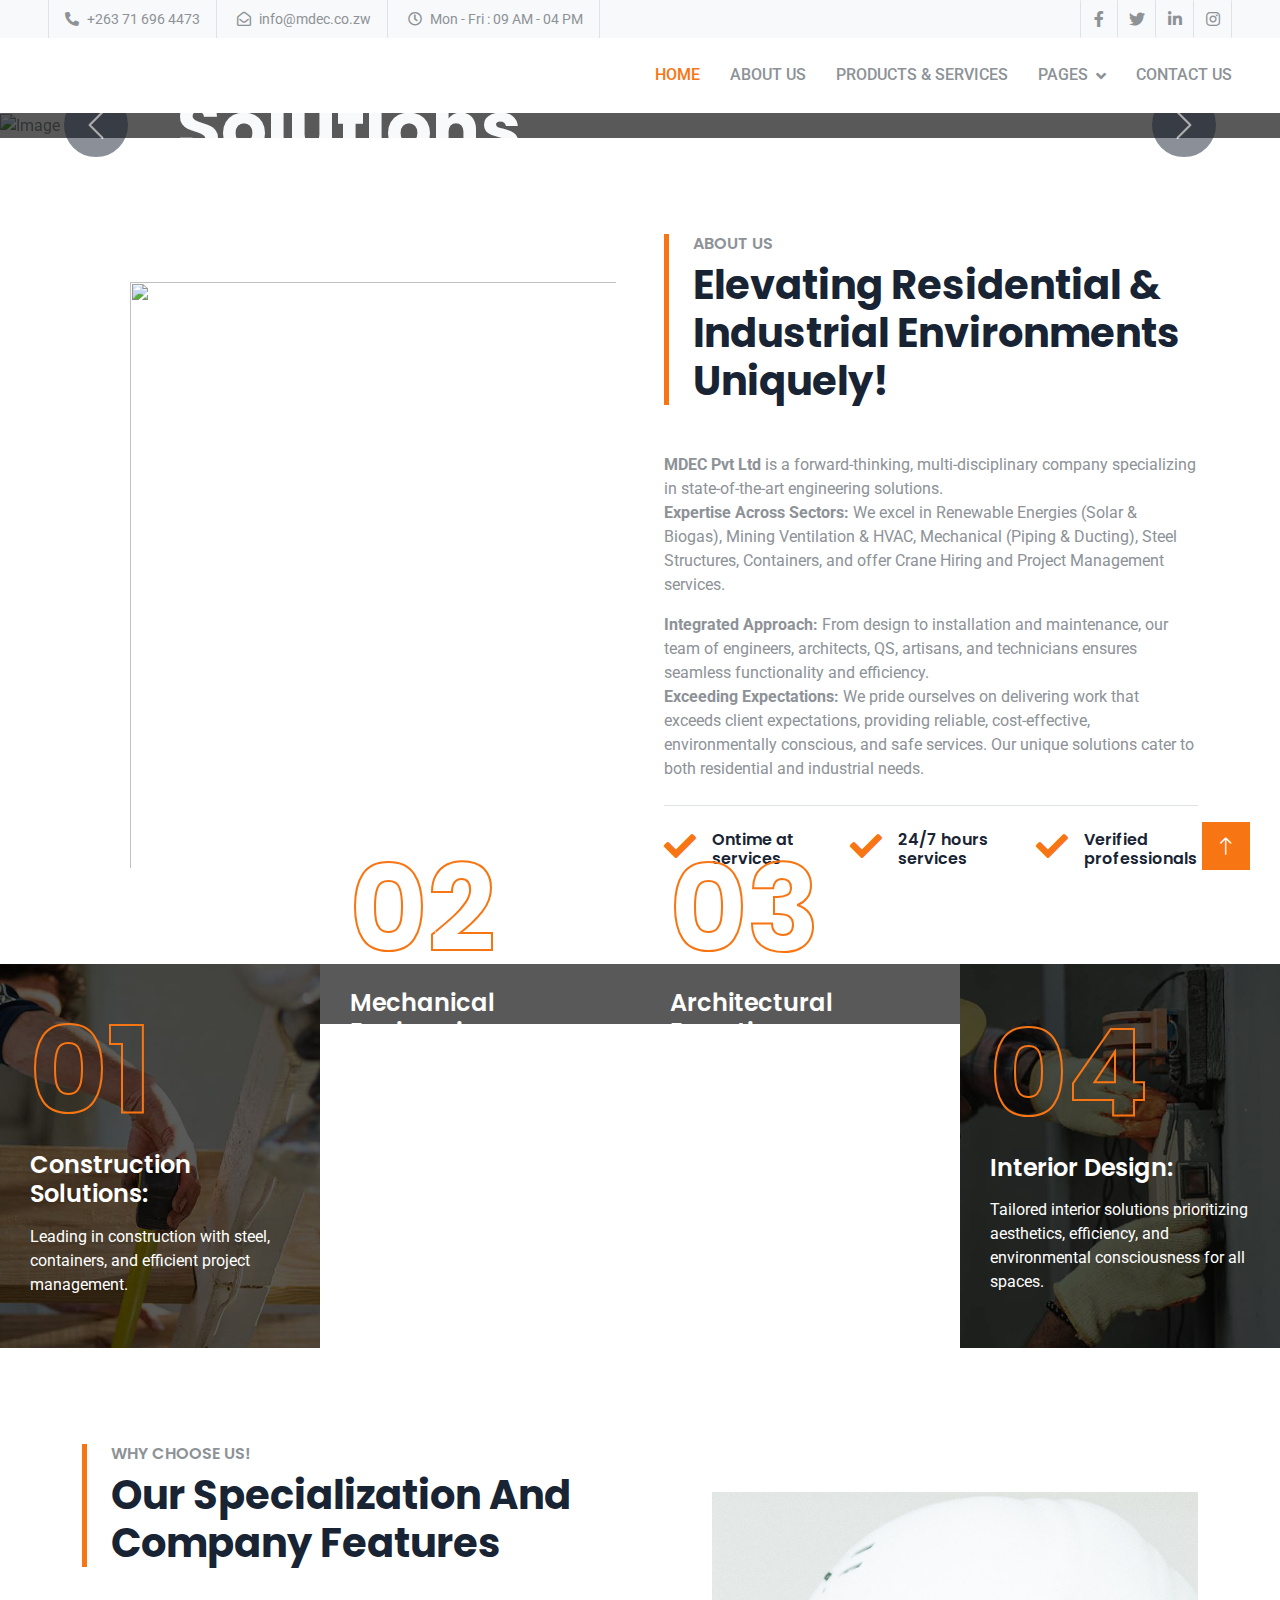
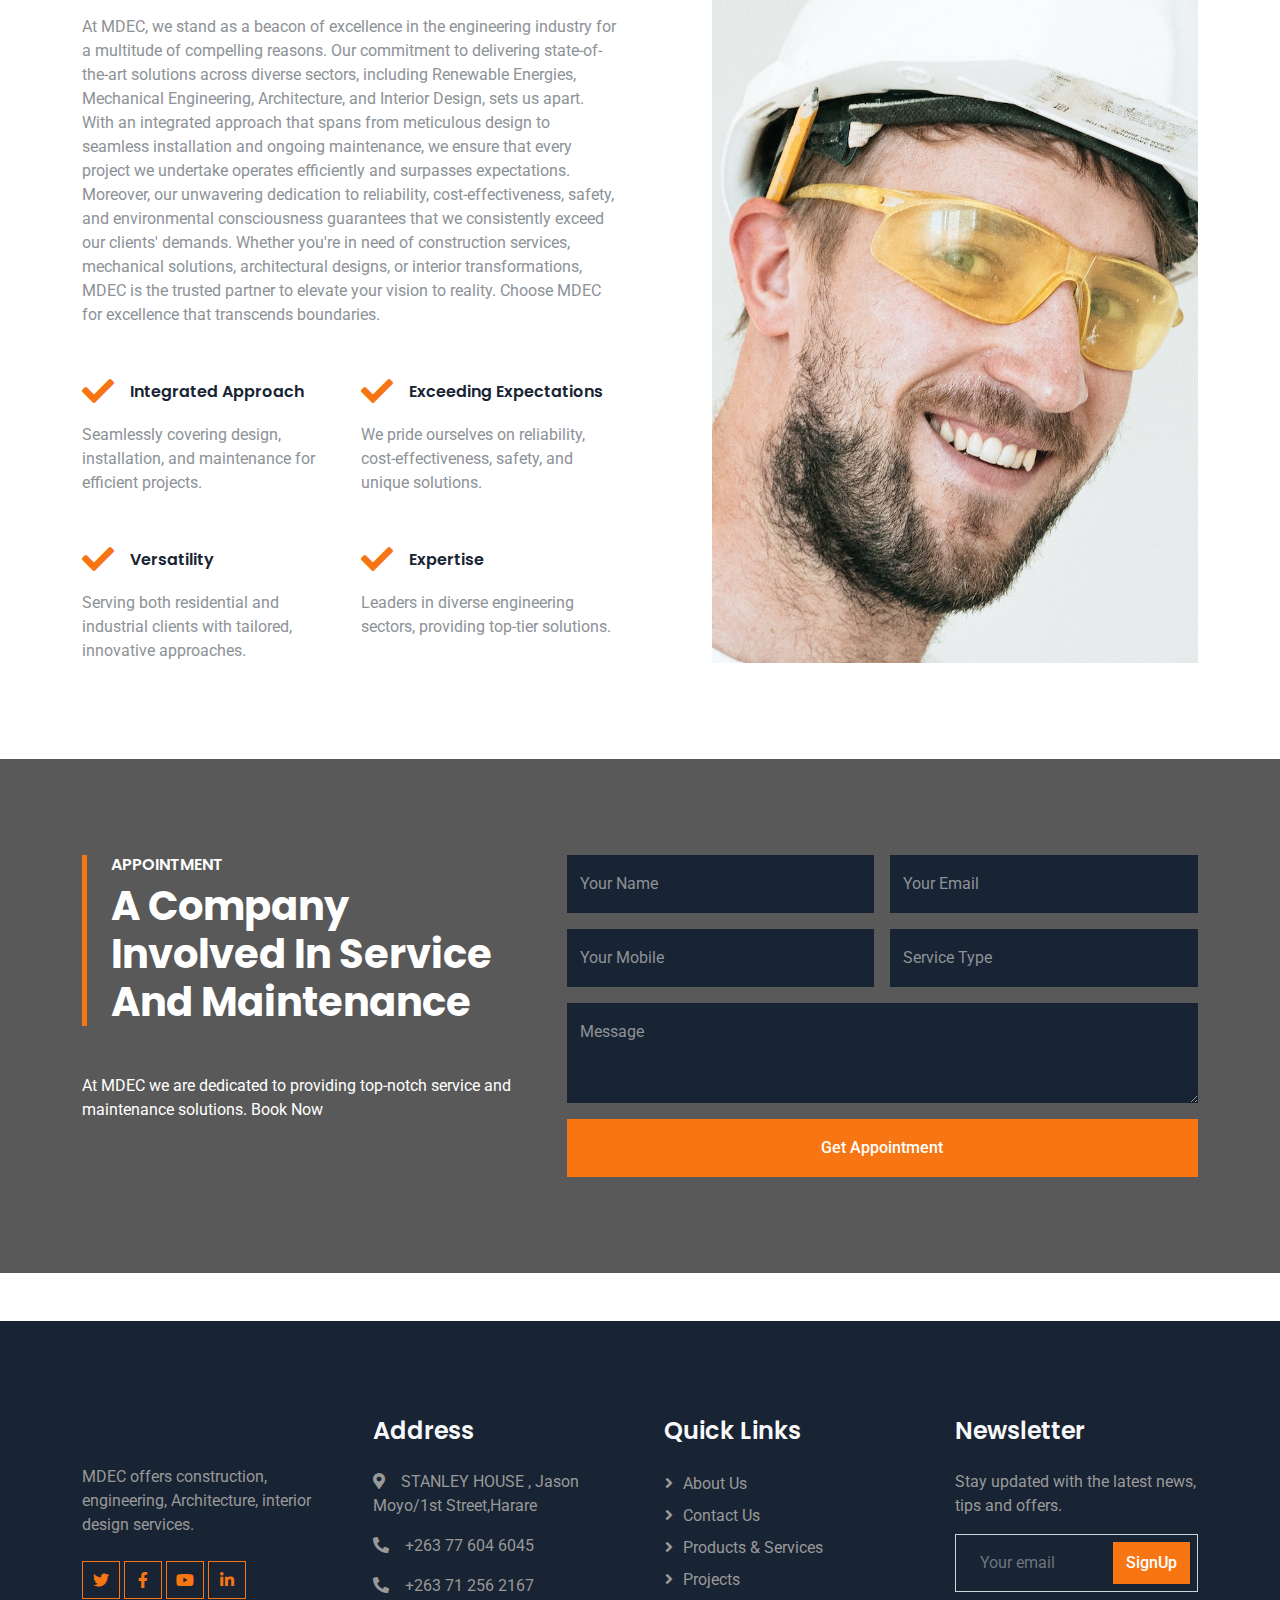
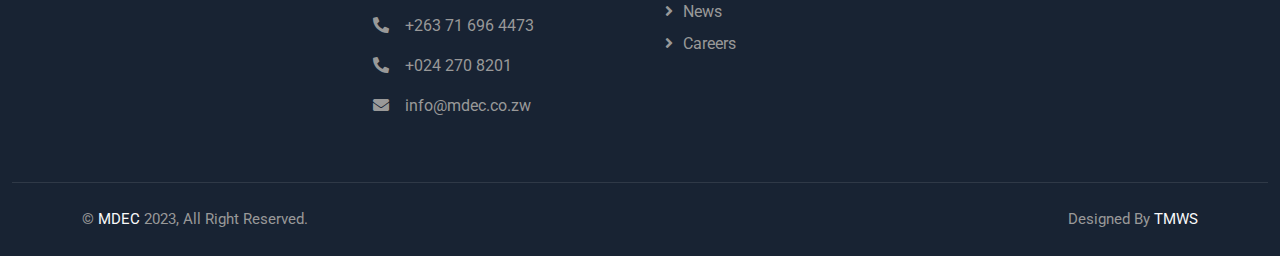
==== index.html @ 4848b2b0 "Add files via upload" ====
<!DOCTYPE html>
<html lang="en">

<head>
    <meta charset="utf-8">
    <title>MDEC</title>
    <meta content="width=device-width, initial-scale=1.0" name="viewport">
    <meta content="" name="keywords">
    <meta content="" name="description">

    <!-- Favicon -->
    <link href="img/favicon.ico" rel="icon">

    <!-- Google Web Fonts -->
    <link rel="preconnect" href="https://fonts.googleapis.com">
    <link rel="preconnect" href="https://fonts.gstatic.com" crossorigin>
    <link href="https://fonts.googleapis.com/css2?family=Roboto:wght@400;500&family=Poppins:wght@600;700&display=swap" rel="stylesheet"> 

    <!-- Icon Font Stylesheet -->
    <link href="https://cdnjs.cloudflare.com/ajax/libs/font-awesome/5.10.0/css/all.min.css" rel="stylesheet">
    <link href="https://cdn.jsdelivr.net/npm/bootstrap-icons@1.4.1/font/bootstrap-icons.css" rel="stylesheet">

    <!-- Libraries Stylesheet -->
    <link href="lib/animate/animate.min.css" rel="stylesheet">
    <link href="lib/owlcarousel/assets/owl.carousel.min.css" rel="stylesheet">

    <!-- Customized Bootstrap Stylesheet -->
    <link href="css/bootstrap.min.css" rel="stylesheet">

    <!-- Template Stylesheet -->
    <link href="css/style.css" rel="stylesheet">
</head>
<style>
    /********** Template CSS **********/
:root {
    --primary: #f87513;
    --secondary: #8D9297;
    --light: #F8F9FA;
    --dark: #182333;
}

.back-to-top {
    position: fixed;
    display: none;
    right: 30px;
    bottom: 30px;
    z-index: 99;
}

.values{
    width: 80vw;
}
/*** Spinner ***/
#spinner {
    opacity: 0;
    visibility: hidden;
    transition: opacity .5s ease-out, visibility 0s linear .5s;
    z-index: 99999;
}

#spinner.show {
    transition: opacity .5s ease-out, visibility 0s linear 0s;
    visibility: visible;
    opacity: 1;
}


/*** Button ***/
.btn {
    font-weight: 500;
    transition: .5s;
}

.btn.btn-primary,
.btn.btn-outline-primary:hover {
    color: #FFFFFF;
    background-color: #f87513;
}

.btn-square {
    width: 38px;
    height: 38px;
}

.btn-sm-square {
    width: 32px;
    height: 32px;
}

.btn-lg-square {
    width: 48px;
    height: 48px;
}

.btn-square,
.btn-sm-square,
.btn-lg-square {
    padding: 0;
    display: flex;
    align-items: center;
    justify-content: center;
    font-weight: normal;
}


/*** Navbar ***/
.navbar.sticky-top {
    top: -100px;
    transition: .5s;
}

.navbar .navbar-nav .nav-link {
    margin-left: 30px;
    padding: 25px 0;
    color: var(--secondary);
    font-weight: 500;
    text-transform: uppercase;
    outline: none;
}

.navbar .navbar-nav .nav-link:hover,
.navbar .navbar-nav .nav-link.active {
    color: var(--primary);
}

.navbar .dropdown-toggle::after {
    border: none;
    content: "\f107";
    font-family: "Font Awesome 5 Free";
    font-weight: 900;
    vertical-align: middle;
    margin-left: 8px;
}

@media (max-width: 991.98px) {
    .navbar .navbar-nav .nav-link  {
        margin-left: 0;
        padding: 10px 0;
    }

    .navbar .navbar-nav {
        margin-top: 25px;
        border-top: 1px solid #EEEEEE;
    }
}

@media (min-width: 992px) {
    .navbar .nav-item .dropdown-menu {
        display: block;
        border: none;
        margin-top: 0;
        top: 150%;
        right: 0;
        opacity: 0;
        visibility: hidden;
        transition: .5s;
    }

    .navbar .nav-item:hover .dropdown-menu {
        top: 100%;
        visibility: visible;
        transition: .5s;
        opacity: 1;
    }
}


/*** Header ***/
.carousel-caption {
    top: 0;
    left: 0;
    right: 0;
    bottom: 0;
    display: flex;
    align-items: center;
    text-align: start;
    background: rgba(0, 0, 0, .65);
    z-index: 1;
}

.carousel-control-prev,
.carousel-control-next {
    width: 15%;
}

.carousel-control-prev-icon,
.carousel-control-next-icon {
    width: 4rem;
    height: 4rem;
    background-color: var(--dark);
    border: 15px solid var(--dark);
    border-radius: 50px;
}

.carousel-caption .breadcrumb-item+.breadcrumb-item::before {
    content: "\f111";
    font-family: "Font Awesome 5 Free";
    font-weight: 900;
    color: var(--primary);
}

@media (max-width: 768px) {
    #header-carousel .carousel-item {
        position: relative;
        min-height: 450px;
    }
    
    #header-carousel .carousel-item img {
        position: absolute;
        width: 100%;
        height: 100%;
        object-fit: cover;
    }

    .carousel-control-prev-icon,
    .carousel-control-next-icon {
        width: 3rem;
        height: 3rem;
        border-width: 12px;
    }
}

.page-header {
    background: linear-gradient(rgba(0, 0, 0, .65), rgba(0, 0, 0, .65)), url(../img/carousel-1.jpg) center center no-repeat;
    background-size: cover;
}

.page-header .breadcrumb-item+.breadcrumb-item::before {
    color: #999999;
}


/*** Facts ***/
.facts-overlay {
    position: absolute;
    padding: 30px;
    width: 100%;
    height: 100%;
    top: 0;
    left: 0;
    display: flex;
    flex-direction: column;
    justify-content: center;
    background: rgba(0, 0, 0, .65);
}

.facts-overlay h1 {
    font-size: 120px;
    color: transparent;
    -webkit-text-stroke: 2px var(--primary);
}

.facts-overlay a:hover {
    color: var(--primary) !important;
}


/*** Service ***/
.service-text::before {
    position: absolute;
    content: "";
    width: 100%;
    height: 0;
    top: 0;
    left: 0;
    background: var(--primary);
    opacity: 0;
    transition: .5s;
}

.service-item:hover .service-text::before {
    height: 100%;
    opacity: 1;
}

.service-text * {
    position: relative;
    transition: .5s;
    z-index: 1;
}

.service-item:hover .service-text * {
    color: #FFFFFF !important;
}


/*** Appointment ***/
.appointment {
    background: linear-gradient(rgba(0, 0, 0, .65), rgba(0, 0, 0, .65)), url(../img/carousel-2.jpg) center center no-repeat;
    background-size: cover;
}


/*** Team ***/
.team-text {
    position: absolute;
    width: 75%;
    bottom: 30px;
    left: 0;
    transition: .5s;
}

.team-item:hover .team-text {
    width: 100%;
}

.team-text * {
    transition: .5s;
}

.team-item:hover .team-text * {
    letter-spacing: 2px;
}


/*** Testimonial ***/
.testimonial-carousel .owl-item img {
    width: 100px;
    height: 100px;
}

.testimonial-carousel .owl-nav {
    margin-top: 30px;
    display: flex;
    justify-content: start;
}

.testimonial-carousel .owl-nav .owl-prev,
.testimonial-carousel .owl-nav .owl-next {
    margin-right: 15px;
    width: 50px;
    height: 50px;
    display: flex;
    align-items: center;
    justify-content: center;
    color: var(--dark);
    border: 2px solid var(--primary);
    border-radius: 50px;
    font-size: 18px;
    transition: .5s;
}

.testimonial-carousel .owl-nav .owl-prev:hover,
.testimonial-carousel .owl-nav .owl-next:hover {
    color: #FFFFFF;
    background: var(--primary);
}


/*** Footer ***/
.footer {
    color: #999999;
}

.footer .btn.btn-link {
    display: block;
    margin-bottom: 5px;
    padding: 0;
    text-align: left;
    color: #999999;
    font-weight: normal;
    text-transform: capitalize;
    transition: .3s;
}

.footer .btn.btn-link::before {
    position: relative;
    content: "\f105";
    font-family: "Font Awesome 5 Free";
    font-weight: 900;
    color: #999999;
    margin-right: 10px;
}

.footer .btn.btn-link:hover {
    color: var(--light);
    letter-spacing: 1px;
    box-shadow: none;
}

.footer .copyright {
    padding: 25px 0;
    font-size: 15px;
    border-top: 1px solid rgba(256, 256, 256, .1);
}

.footer .copyright a {
    color: var(--light);
}

.footer .copyright a:hover {
    color: var(--primary);
}
</style>
<body>
    <!-- Spinner Start -->
    <div id="spinner" class="show bg-white position-fixed translate-middle w-100 vh-100 top-50 start-50 d-flex align-items-center justify-content-center">
        <div class="spinner-grow text-primary" role="status"></div>
    </div>
    <!-- Spinner End -->


    <!-- Topbar Start -->
    <div class="container-fluid bg-light p-0">
        <div class="row gx-0 d-none d-lg-flex">
            <div class="col-lg-7 px-5 text-start">
                <div class="h-100 d-inline-flex align-items-center border-start border-end px-3">
                    <small class="fa fa-phone-alt me-2"></small>
                   <small>+263 71 696 4473</small>
                </div>
                <div class="h-100 d-inline-flex align-items-center border-end px-3">
                    <small class="far fa-envelope-open me-2"></small>
                    <small>info@mdec.co.zw</small>
                </div>
                <div class="h-100 d-inline-flex align-items-center border-end px-3">
                    <small class="far fa-clock me-2"></small>
                    <small>Mon - Fri : 09 AM - 04 PM</small>
                </div>
            </div>
            <div class="col-lg-5 px-5 text-end">
                <div class="h-100 d-inline-flex align-items-center">
                    <a class="btn btn-square border-end border-start" href=""><i class="fab fa-facebook-f"></i></a>
                    <a class="btn btn-square border-end" href=""><i class="fab fa-twitter"></i></a>
                    <a class="btn btn-square border-end" href=""><i class="fab fa-linkedin-in"></i></a>
                    <a class="btn btn-square border-end" href=""><i class="fab fa-instagram"></i></a>
                </div>
            </div>
        </div>
    </div>
    <!-- Topbar End -->


    <!-- Navbar Start -->
    <nav class="navbar navbar-expand-lg bg-white navbar-light sticky-top px-4 px-lg-5 py-lg-0">
        <a href="index.html" class="navbar-brand d-flex align-items-center">
            <img src="/img/Mega Designs Logo.png" alt="" width="150px">
        </a>
        <button type="button" class="navbar-toggler" data-bs-toggle="collapse" data-bs-target="#navbarCollapse">
            <span class="navbar-toggler-icon"></span>
        </button>
        <div class="collapse navbar-collapse" id="navbarCollapse">
            <div class="navbar-nav ms-auto py-3 py-lg-0">
                <a href="index.html" class="nav-item nav-link active">Home</a>
                <a href="about.html" class="nav-item nav-link">About Us</a>
                <a href="service.html" class="nav-item nav-link">Products & Services</a>
                <div class="nav-item dropdown">
                    <a href="#" class="nav-link dropdown-toggle" data-bs-toggle="dropdown">Pages</a>
                    <div class="dropdown-menu bg-light m-0">
                        <a href="projects.html" class="dropdown-item">Projects</a>
                        <a href="news.html" class="dropdown-item">News</a>
                        <a href="careers.html" class="dropdown-item">Careers</a>
                    </div>
                </div>
                <a href="contact.html" class="nav-item nav-link">Contact Us</a>
            </div>
        </div>
    </nav>
    <!-- Navbar End -->


    <!-- Carousel Start -->
    <div class="container-fluid p-0 mb-5 wow fadeIn" data-wow-delay="0.1s">
        <div id="header-carousel" class="carousel slide" data-bs-ride="carousel">
            <div class="carousel-inner">
                <div class="carousel-item active">
                    <img class="w-100" src="img/carousel-1.jpg" alt="Image">
                    <div class="carousel-caption">
                        <div class="container">
                            <div class="row justify-content-center">
                                <div class="col-12 col-lg-10">
                                    <h5 class="text-light text-uppercase mb-3 animated slideInDown">Welcome to Mega Designs Engineering & Construction</h5>
                                    <h1 class="display-2 text-light mb-3 animated slideInDown">Integrated Engineering Solutions</h1>
                                    <ol class="breadcrumb mb-4 pb-2">
                                        <li class="breadcrumb-item fs-5 text-light">Commercial</li>
                                        <li class="breadcrumb-item fs-5 text-light">Residential</li>
                                        <li class="breadcrumb-item fs-5 text-light">Industrial</li>
                                    </ol>
                                    <a href="" class="btn btn-primary py-3 px-5">More Details</a>
                                </div>
                            </div>
                        </div>
                    </div>
                </div>
                <div class="carousel-item">
                    <img class="w-100" src="img/carousel-2.jpg" alt="Image">
                    <div class="carousel-caption">
                        <div class="container">
                            <div class="row justify-content-center">
                                <div class="col-12 col-lg-10">
                                    <h5 class="text-light text-uppercase mb-3 animated slideInDown">Welcome to Mega Designs Engineering & Construction</h5>
                                    <h1 class="display-2 text-light mb-3 animated slideInDown">Engineering Excellence Across Diverse Sectors</h1>
                                    <ol class="breadcrumb mb-4 pb-2">
                                        <li class="breadcrumb-item fs-5 text-light">Commercial</li>
                                        <li class="breadcrumb-item fs-5 text-light">Residential</li>
                                        <li class="breadcrumb-item fs-5 text-light">Industrial</li>
                                    </ol>
                                    <a href="" class="btn btn-primary py-3 px-5">More Details</a>
                                </div>
                            </div>
                        </div>
                    </div>
                </div>
            </div>
            <button class="carousel-control-prev" type="button" data-bs-target="#header-carousel"
                data-bs-slide="prev">
                <span class="carousel-control-prev-icon" aria-hidden="true"></span>
                <span class="visually-hidden">Previous</span>
            </button>
            <button class="carousel-control-next" type="button" data-bs-target="#header-carousel"
                data-bs-slide="next">
                <span class="carousel-control-next-icon" aria-hidden="true"></span>
                <span class="visually-hidden">Next</span>
            </button>
        </div>
    </div>
    <!-- Carousel End -->


    <!-- About Start -->
    <div class="container-xxl py-5">
        <div class="container">
            <div class="row g-5">
                <div class="col-lg-6 wow fadeInUp" data-wow-delay="0.1s">
                    <div class="position-relative overflow-hidden ps-5 pt-5 h-100" style="min-height: 400px;">
                        <img class="position-absolute w-100 h-100" src="img/about.jpg" alt="" style="object-fit: cover;">
                        <!-- <div class="position-absolute top-0 start-0 bg-white pe-3 pb-3" style="width: 200px; height: 200px;">
                            <div class="d-flex flex-column justify-content-center text-center bg-primary h-100 p-3">
                                <h1 class="text-white">25</h1>
                                <h2 class="text-white">Years</h2>
                                <h5 class="text-white mb-0">Experience</h5>
                            </div>
                        </div> -->
                    </div>
                </div>
                <div class="col-lg-6 wow fadeInUp" data-wow-delay="0.5s">
                    <div class="h-100">
                        <div class="border-start border-5 border-primary ps-4 mb-5">
                            <h6 class="text-body text-uppercase mb-2">About Us</h6>
                            <h1 class="display-6 mb-0">Elevating Residential & Industrial Environments Uniquely!</h1>
                        </div>
                        <p>
                           <strong>MDEC Pvt Ltd </strong> is a forward-thinking, multi-disciplinary company specializing in state-of-the-art engineering solutions.<br>
                           <strong>Expertise Across Sectors:</strong>  We excel in Renewable Energies (Solar & Biogas), Mining Ventilation & HVAC, Mechanical (Piping & Ducting), Steel Structures, Containers, and offer Crane Hiring and Project Management services.
                        </p>
                        <p class="mb-4">
                            <strong>Integrated Approach: </strong> From design to installation and maintenance, our team of engineers, architects, QS, artisans, and technicians ensures seamless functionality and efficiency.<br>
                            <strong>Exceeding Expectations: </strong> We pride ourselves on delivering work that exceeds client expectations, providing reliable, cost-effective, environmentally conscious, and safe services. Our unique solutions cater to both residential and industrial needs.
                        </p>
                        <div class="border-top mt-4 pt-4">
                            <div class="row g-4">
                                <div class="col-sm-4 d-flex wow fadeIn" data-wow-delay="0.1s">
                                    <i class="fa fa-check fa-2x text-primary flex-shrink-0 me-3"></i>
                                    <h6 class="mb-0">Ontime at services</h6>
                                </div>
                                <div class="col-sm-4 d-flex wow fadeIn" data-wow-delay="0.3s">
                                    <i class="fa fa-check fa-2x text-primary flex-shrink-0 me-3"></i>
                                    <h6 class="mb-0">24/7 hours services</h6>
                                </div>
                                <div class="col-sm-4 d-flex wow fadeIn" data-wow-delay="0.5s">
                                    <i class="fa fa-check fa-2x text-primary flex-shrink-0 me-3"></i>
                                    <h6 class="mb-0">Verified professionals</h6>
                                </div>
                            </div>
                        </div>
                    </div>
                </div>
            </div>
        </div>
    </div>
    <!-- About End -->


    <!-- Facts Start -->
    <div class="container-fluid my-5 p-0">
        <div class="row g-0">
            <div class="col-xl-3 col-sm-6 wow fadeIn" data-wow-delay="0.1s">
                <div class="position-relative">
                    <img class="img-fluid w-100" src="img/fact-1.jpg" alt="">
                    <div class="facts-overlay">
                        <h1 class="display-1">01</h1>
                        <h4 class="text-white mb-3">Construction Solutions:</h4>
                        <p class="text-white">Leading in construction with steel, containers, and efficient project management.</p>
                        <!-- <a class="text-white small" href="">READ MORE<i class="fa fa-arrow-right ms-3"></i></a> -->
                    </div>
                </div>
            </div>
            <div class="col-xl-3 col-sm-6 wow fadeIn" data-wow-delay="0.3s">
                <div class="position-relative">
                    <img class="img-fluid w-100" src="img/fact-2.jpg" alt="">
                    <div class="facts-overlay">
                        <h1 class="display-1">02</h1>
                        <h4 class="text-white mb-3">Mechanical Engineering: </h4>
                        <p class="text-white">Expertise in piping, ducting, and green, cost-effective mechanical solutions.</p>
                        <!-- <a class="text-white small" href="">READ MORE<i class="fa fa-arrow-right ms-3"></i></a> -->
                    </div>
                </div>
            </div>
            <div class="col-xl-3 col-sm-6 wow fadeIn" data-wow-delay="0.5s">
                <div class="position-relative">
                    <img class="img-fluid w-100" src="img/fact-3.jpg" alt="">
                    <div class="facts-overlay">
                        <h1 class="display-1">03</h1>
                        <h4 class="text-white mb-3">Architectural Expertise:</h4>
                        <p class="text-white"> Innovative architects delivering functional, efficient designs through integrated consultancy services.</p>
                        <!-- <a class="text-white small" href="">READ MORE<i class="fa fa-arrow-right ms-3"></i></a> -->
                    </div>
                </div>
            </div>
            <div class="col-xl-3 col-sm-6 wow fadeIn" data-wow-delay="0.7s">
                <div class="position-relative">
                    <img class="img-fluid w-100" src="img/fact-4.jpg" alt="">
                    <div class="facts-overlay">
                        <h1 class="display-1">04</h1>
                        <h4 class="text-white mb-3">Interior Design:</h4>
                        <p class="text-white">Tailored interior solutions prioritizing aesthetics, efficiency, and environmental consciousness for all spaces.</p>
                        <!-- <a class="text-white small" href="">READ MORE<i class="fa fa-arrow-right ms-3"></i></a> -->
                    </div>
                </div>
            </div>
        </div>
    </div>
    <!-- Facts End -->

<!-- Features Start -->
<div class="container-xxl py-5">
    <div class="container">
        <div class="row g-5">
            <div class="col-lg-6 wow fadeInUp" data-wow-delay="0.1s">
                <div class="border-start border-5 border-primary ps-4 mb-5">
                    <h6 class="text-body text-uppercase mb-2">Why Choose Us!</h6>
                    <h1 class="display-6 mb-0">Our Specialization And Company Features</h1>
                </div>
                <p class="mb-5">
                    At MDEC, we stand as a beacon of excellence in the engineering industry for a multitude of compelling reasons. Our commitment to delivering state-of-the-art solutions across diverse sectors, including Renewable Energies, Mechanical Engineering, Architecture, and Interior Design, sets us apart. With an integrated approach that spans from meticulous design to seamless installation and ongoing maintenance, we ensure that every project we undertake operates efficiently and surpasses expectations. Moreover, our unwavering dedication to reliability, cost-effectiveness, safety, and environmental consciousness guarantees that we consistently exceed our clients' demands. Whether you're in need of construction services, mechanical solutions, architectural designs, or interior transformations, MDEC is the trusted partner to elevate your vision to reality. Choose MDEC for excellence that transcends boundaries.
                </p>
                <div class="row gy-5 gx-4">
                    <div class="col-sm-6 wow fadeIn" data-wow-delay="0.1s">
                        <div class="d-flex align-items-center mb-3">
                            <i class="fa fa-check fa-2x text-primary flex-shrink-0 me-3"></i>
                            <h6 class="mb-0">Integrated Approach</h6>
                        </div>
                        <span>Seamlessly covering design, installation, and maintenance for efficient projects.</span>
                    </div>
                    <div class="col-sm-6 wow fadeIn" data-wow-delay="0.2s">
                        <div class="d-flex align-items-center mb-3">
                            <i class="fa fa-check fa-2x text-primary flex-shrink-0 me-3"></i>
                            <h6 class="mb-0">Exceeding Expectations</h6>
                        </div>
                        <span>We pride ourselves on reliability, cost-effectiveness, safety, and unique solutions.</span>
                    </div>
                    <div class="col-sm-6 wow fadeIn" data-wow-delay="0.3s">
                        <div class="d-flex align-items-center mb-3">
                            <i class="fa fa-check fa-2x text-primary flex-shrink-0 me-3"></i>
                            <h6 class="mb-0">Versatility</h6>
                        </div>
                        <span>Serving both residential and industrial clients with tailored, innovative approaches.</span>
                    </div>
                    <div class="col-sm-6 wow fadeIn" data-wow-delay="0.4s">
                        <div class="d-flex align-items-center mb-3">
                            <i class="fa fa-check fa-2x text-primary flex-shrink-0 me-3"></i>
                            <h6 class="mb-0">Expertise</h6>
                        </div>
                        <span>Leaders in diverse engineering sectors, providing top-tier solutions.</span>
                    </div>
                </div>
            </div>
            <div class="col-lg-6 wow fadeInUp" data-wow-delay="0.5s">
                <div class="position-relative overflow-hidden ps-5 pt-5 h-100" style="min-height: 400px;">
                    <img class="position-absolute w-100 h-100" src="img/feature.jpg" alt="" style="object-fit: cover;">
                    <!-- <div class="position-absolute top-0 start-0 bg-white pe-3 pb-3" style="width: 200px; height: 200px;">
                        <div class="d-flex flex-column justify-content-center text-center bg-primary h-100 p-3">
                            <h1 class="text-white">25</h1>
                            <h2 class="text-white">Years</h2>
                            <h5 class="text-white mb-0">Experience</h5>
                        </div>
                    </div> -->
                </div>
            </div>
        </div>
    </div>
</div>
<!-- Features End -->



    <!-- Service Start -->
    <!-- 
    <div class="container-xxl py-5">
        <div class="container">
            <div class="row g-5 align-items-end mb-5">
                <div class="col-lg-6 wow fadeInUp" data-wow-delay="0.1s">
                    <div class="border-start border-5 border-primary ps-4">
                        <h6 class="text-body text-uppercase mb-2">Our Services</h6>
                        <h1 class="display-6 mb-0">Construction And Renovation Solutions</h1>
                    </div>
                </div>
                <div class="col-lg-6 text-lg-end wow fadeInUp" data-wow-delay="0.3s">
                    <a class="btn btn-primary py-3 px-5" href="">More Services</a>
                </div>
            </div>
            <div class="row g-4 justify-content-center">
                <div class="col-lg-4 col-md-6 wow fadeInUp" data-wow-delay="0.1s">
                    <div class="service-item bg-light overflow-hidden h-100">
                        <img class="img-fluid" src="img/service-1.jpg" alt="">
                        <div class="service-text position-relative text-center h-100 p-4">
                            <h5 class="mb-3">Building Construction</h5>
                            <p>Tempor erat elitr rebum at clita dolor diam ipsum sit diam amet diam et eos</p>
                            <a class="small" href="">READ MORE<i class="fa fa-arrow-right ms-3"></i></a>
                        </div>
                    </div>
                </div>
                <div class="col-lg-4 col-md-6 wow fadeInUp" data-wow-delay="0.3s">
                    <div class="service-item bg-light overflow-hidden h-100">
                        <img class="img-fluid" src="img/service-2.jpg" alt="">
                        <div class="service-text position-relative text-center h-100 p-4">
                            <h5 class="mb-3">Home Maintainance</h5>
                            <p>Tempor erat elitr rebum at clita dolor diam ipsum sit diam amet diam et eos</p>
                            <a class="small" href="">READ MORE<i class="fa fa-arrow-right ms-3"></i></a>
                        </div>
                    </div>
                </div>
                <div class="col-lg-4 col-md-6 wow fadeInUp" data-wow-delay="0.5s">
                    <div class="service-item bg-light overflow-hidden h-100">
                        <img class="img-fluid" src="img/service-3.jpg" alt="">
                        <div class="service-text position-relative text-center h-100 p-4">
                            <h5 class="mb-3">Renovation and Painting</h5>
                            <p>Tempor erat elitr rebum at clita dolor diam ipsum sit diam amet diam et eos</p>
                            <a class="small" href="">READ MORE<i class="fa fa-arrow-right ms-3"></i></a>
                        </div>
                    </div>
                </div>
                <div class="col-lg-4 col-md-6 wow fadeInUp" data-wow-delay="0.1s">
                    <div class="service-item bg-light overflow-hidden h-100">
                        <img class="img-fluid" src="img/service-4.jpg" alt="">
                        <div class="service-text position-relative text-center h-100 p-4">
                            <h5 class="mb-3">Wiring and installation</h5>
                            <p>Tempor erat elitr rebum at clita dolor diam ipsum sit diam amet diam et eos</p>
                            <a class="small" href="">READ MORE<i class="fa fa-arrow-right ms-3"></i></a>
                        </div>
                    </div>
                </div>
                <div class="col-lg-4 col-md-6 wow fadeInUp" data-wow-delay="0.3s">
                    <div class="service-item bg-light overflow-hidden h-100">
                        <img class="img-fluid" src="img/service-5.jpg" alt="">
                        <div class="service-text position-relative text-center h-100 p-4">
                            <h5 class="mb-3">Tiling and Painting</h5>
                            <p>Tempor erat elitr rebum at clita dolor diam ipsum sit diam amet diam et eos</p>
                            <a class="small" href="">READ MORE<i class="fa fa-arrow-right ms-3"></i></a>
                        </div>
                    </div>
                </div>
                <div class="col-lg-4 col-md-6 wow fadeInUp" data-wow-delay="0.5s">
                    <div class="service-item bg-light overflow-hidden h-100">
                        <img class="img-fluid" src="img/service-6.jpg" alt="">
                        <div class="service-text position-relative text-center h-100 p-4">
                            <h5 class="mb-3">Interior Design</h5>
                            <p>Tempor erat elitr rebum at clita dolor diam ipsum sit diam amet diam et eos</p>
                            <a class="small" href="">READ MORE<i class="fa fa-arrow-right ms-3"></i></a>
                        </div>
                    </div>
                </div>
            </div>
        </div>
    </div> -->
    <!-- Service End -->


    <!-- Appointment Start -->
    <div class="container-fluid appointment my-5 py-5 wow fadeIn" data-wow-delay="0.1s">
        <div class="container py-5">
            <div class="row g-5">
                <div class="col-lg-5 col-md-6 wow fadeIn" data-wow-delay="0.3s">
                    <div class="border-start border-5 border-primary ps-4 mb-5">
                        <h6 class="text-white text-uppercase mb-2">Appointment</h6>
                        <h1 class="display-6 text-white mb-0">A Company Involved In Service And Maintenance</h1>
                    </div>
                    <p class="text-white mb-0">At MDEC we are dedicated to providing top-notch service and maintenance solutions. Book  Now</p>
                </div>
                <div class="col-lg-7 col-md-6 wow fadeIn" data-wow-delay="0.5s">
                    <form>
                        <div class="row g-3">
                            <div class="col-sm-6">
                                <div class="form-floating">
                                    <input type="text" class="form-control bg-dark border-0" id="gname" placeholder="Gurdian Name">
                                    <label for="gname">Your Name</label>
                                </div>
                            </div>
                            <div class="col-sm-6">
                                <div class="form-floating">
                                    <input type="email" class="form-control bg-dark border-0" id="gmail" placeholder="Gurdian Email">
                                    <label for="gmail">Your Email</label>
                                </div>
                            </div>
                            <div class="col-sm-6">
                                <div class="form-floating">
                                    <input type="text" class="form-control bg-dark border-0" id="cname" placeholder="Child Name">
                                    <label for="cname">Your Mobile</label>
                                </div>
                            </div>
                            <div class="col-sm-6">
                                <div class="form-floating">
                                    <input type="text" class="form-control bg-dark border-0" id="cage" placeholder="Child Age">
                                    <label for="cage">Service Type</label>
                                </div>
                            </div>
                            <div class="col-12">
                                <div class="form-floating">
                                    <textarea class="form-control bg-dark border-0" placeholder="Leave a message here" id="message" style="height: 100px"></textarea>
                                    <label for="message">Message</label>
                                </div>
                            </div>
                            <div class="col-12">
                                <button class="btn btn-primary w-100 py-3" type="submit">Get Appointment</button>
                            </div>
                        </div>
                    </form>
                </div>
            </div>
        </div>
    </div>
    <!-- Appointment End -->


    <!-- Team Start -->
    <!-- <div class="container-xxl py-5">
        <div class="container">
            <div class="row g-5 align-items-end mb-5">
                <div class="col-lg-6 wow fadeInUp" data-wow-delay="0.1s">
                    <div class="border-start border-5 border-primary ps-4">
                        <h6 class="text-body text-uppercase mb-2">Our Team</h6>
                        <h1 class="display-6 mb-0">Our Expert Worker</h1>
                    </div>
                </div>
                <div class="col-lg-6 wow fadeInUp" data-wow-delay="0.3s">
                    <p class="mb-0">Tempor erat elitr rebum at clita. Diam dolor diam ipsum sit. Aliqu diam amet diam et eos. Clita erat ipsum et lorem et sit, sed stet lorem sit clita duo justo magna dolore erat amet</p>
                </div>
            </div>
            <div class="row g-4">
                <div class="col-lg-4 col-md-6 wow fadeInUp" data-wow-delay="0.1s">
                    <div class="team-item position-relative">
                        <img class="img-fluid" src="img/team-1.jpg" alt="">
                        <div class="team-text bg-white p-4">
                            <h5>Full Name</h5>
                            <span>Engineer</span>
                        </div>
                    </div>
                </div>
                <div class="col-lg-4 col-md-6 wow fadeInUp" data-wow-delay="0.3s">
                    <div class="team-item position-relative">
                        <img class="img-fluid" src="img/team-2.jpg" alt="">
                        <div class="team-text bg-white p-4">
                            <h5>Full Name</h5>
                            <span>Engineer</span>
                        </div>
                    </div>
                </div>
                <div class="col-lg-4 col-md-6 wow fadeInUp" data-wow-delay="0.5s">
                    <div class="team-item position-relative">
                        <img class="img-fluid" src="img/team-3.jpg" alt="">
                        <div class="team-text bg-white p-4">
                            <h5>Full Name</h5>
                            <span>Engineer</span>
                        </div>
                    </div>
                </div>
            </div>
        </div>
    </div> -->
    <!-- Team End -->


    <!-- Testimonial Start -->
    <!-- <div class="container-xxl py-5">
        <div class="container">
            <div class="row g-5">
                <div class="col-lg-5 wow fadeInUp" data-wow-delay="0.1s">
                    <div class="border-start border-5 border-primary ps-4 mb-5">
                        <h6 class="text-body text-uppercase mb-2">Testimonial</h6>
                        <h1 class="display-6 mb-0">What Our Happy Clients Say!</h1>
                    </div>
                    <p class="mb-4">Diam dolor diam ipsum sit. Aliqu diam amet diam et eos. Clita erat ipsum et lorem et sit, sed stet lorem sit clita duo justo magna dolore erat amet</p>
                    <div class="row g-4">
                        <div class="col-sm-6">
                            <div class="d-flex align-items-center mb-2">
                                <i class="fa fa-users fa-2x text-primary flex-shrink-0"></i>
                                <h1 class="ms-3 mb-0">123+</h1>
                            </div>
                            <h5 class="mb-0">Happy Clients</h5>
                        </div>
                        <div class="col-sm-6">
                            <div class="d-flex align-items-center mb-2">
                                <i class="fa fa-check fa-2x text-primary flex-shrink-0"></i>
                                <h1 class="ms-3 mb-0">123+</h1>
                            </div>
                            <h5 class="mb-0">Projects Done</h5>
                        </div>
                    </div>
                </div>
                <div class="col-lg-7 wow fadeInUp" data-wow-delay="0.5s">
                    <div class="owl-carousel testimonial-carousel">
                        <div class="testimonial-item">
                            <img class="img-fluid mb-4" src="img/testimonial-1.jpg" alt="">
                            <p class="fs-5">Dolores sed duo clita tempor justo dolor et stet lorem kasd labore dolore lorem ipsum. At lorem lorem magna ut et, nonumy et labore et tempor diam tempor erat.</p>
                            <div class="bg-primary mb-3" style="width: 60px; height: 5px"></div>
                            <h5>Client Name</h5>
                            <span>Profession</span>
                        </div>
                        <div class="testimonial-item">
                            <img class="img-fluid mb-4" src="img/testimonial-2.jpg" alt="">
                            <p class="fs-5">Dolores sed duo clita tempor justo dolor et stet lorem kasd labore dolore lorem ipsum. At lorem lorem magna ut et, nonumy et labore et tempor diam tempor erat.</p>
                            <div class="bg-primary mb-3" style="width: 60px; height: 5px"></div>
                            <h5>Client Name</h5>
                            <span>Profession</span>
                        </div>
                    </div>
                </div>
            </div>
        </div>
    </div> -->
    <!-- Testimonial End -->


    <!-- Footer Start -->
    <div class="container-fluid bg-dark footer mt-5 pt-5 wow fadeIn" data-wow-delay="0.1s">
        <div class="container py-5">
            <div class="row g-5">
                <div class="col-lg-3 col-md-6">
                    <img src="/img/Mega Designs Logo.png" alt="" width="150px">
                    <p><br>MDEC offers construction, engineering, Architecture, interior design services.</p>
                    <div class="d-flex pt-2">
                        <a class="btn btn-square btn-outline-primary me-1" href=""><i class="fab fa-twitter"></i></a>
                        <a class="btn btn-square btn-outline-primary me-1" href=""><i class="fab fa-facebook-f"></i></a>
                        <a class="btn btn-square btn-outline-primary me-1" href=""><i class="fab fa-youtube"></i></a>
                        <a class="btn btn-square btn-outline-primary me-0" href=""><i class="fab fa-linkedin-in"></i></a>
                    </div>
                </div>
                <div class="col-lg-3 col-md-6">
                    <h4 class="text-light mb-4">Address</h4>
                    <p><i class="fa fa-map-marker-alt me-3"></i>STANLEY HOUSE , Jason Moyo/1st Street,Harare</p>
                    <p><i class="fa fa-phone-alt me-3"></i>+263 77 604 6045</p>
                    <p><i class="fa fa-phone-alt me-3"></i>+263 71 256 2167</p>
                    <p><i class="fa fa-phone-alt me-3"></i>+263 71 696 4473</p>
                    <p><i class="fa fa-phone-alt me-3"></i>+024 270 8201</p>
                    <p><i class="fa fa-envelope me-3"></i>info@mdec.co.zw</p>
                </div>
                <div class="col-lg-3 col-md-6">
                    <h4 class="text-light mb-4">Quick Links</h4>
                    <a class="btn btn-link" href="">About Us</a>
                    <a class="btn btn-link" href="">Contact Us</a>
                    <a class="btn btn-link" href="">Products & Services</a>
                    <a class="btn btn-link" href="">Projects</a>
                    <a class="btn btn-link" href="">News</a>
                    <a class="btn btn-link" href="">Careers</a>
                </div>
                <div class="col-lg-3 col-md-6">
                    <h4 class="text-light mb-4">Newsletter</h4>
                    <p>Stay updated with the latest news, tips and offers.</p>
                    <div class="position-relative mx-auto" style="max-width: 400px;">
                        <input class="form-control bg-transparent w-100 py-3 ps-4 pe-5" type="text" placeholder="Your email">
                        <button type="button" class="btn btn-primary py-2 position-absolute top-0 end-0 mt-2 me-2">SignUp</button>
                    </div>
                </div>
            </div>
        </div>
        <div class="container-fluid copyright">
            <div class="container">
                <div class="row">
                    <div class="col-md-6 text-center text-md-start mb-3 mb-md-0">
                    &copy; <a href="#">MDEC</a> 2023, All Right Reserved.
                    </div>
                    <div class="col-md-6 text-center text-md-end">
                        
                        Designed By <a href="https://tmws.co.zw">TMWS</a>
                    </div>
                </div>
            </div>
        </div>
    </div>
    <!-- Footer End -->


    <!-- Back to Top -->
    <a href="#" class="btn btn-lg btn-primary btn-lg-square back-to-top"><i class="bi bi-arrow-up"></i></a>


    <!-- JavaScript Libraries -->
    <script src="https://code.jquery.com/jquery-3.4.1.min.js"></script>
    <script src="https://cdn.jsdelivr.net/npm/bootstrap@5.0.0/dist/js/bootstrap.bundle.min.js"></script>
    <script src="lib/wow/wow.min.js"></script>
    <script src="lib/easing/easing.min.js"></script>
    <script src="lib/waypoints/waypoints.min.js"></script>
    <script src="lib/owlcarousel/owl.carousel.min.js"></script>

    <!-- Template Javascript -->
    <script src="js/main.js"></script>
    <script>
        (function ($) {
    "use strict";

    // Spinner
    var spinner = function () {
        setTimeout(function () {
            if ($('#spinner').length > 0) {
                $('#spinner').removeClass('show');
            }
        }, 1);
    };
    spinner();
    
    
    // Initiate the wowjs
    new WOW().init();


    // Sticky Navbar
    $(window).scroll(function () {
        if ($(this).scrollTop() > 300) {
            $('.sticky-top').addClass('shadow-sm').css('top', '0px');
        } else {
            $('.sticky-top').removeClass('shadow-sm').css('top', '-100px');
        }
    });
    
    
    // Back to top button
    $(window).scroll(function () {
        if ($(this).scrollTop() > 300) {
            $('.back-to-top').fadeIn('slow');
        } else {
            $('.back-to-top').fadeOut('slow');
        }
    });
    $('.back-to-top').click(function () {
        $('html, body').animate({scrollTop: 0}, 1500, 'easeInOutExpo');
        return false;
    });


    // Testimonials carousel
    $(".testimonial-carousel").owlCarousel({
        autoplay: true,
        smartSpeed: 1000,
        items: 1,
        dots: false,
        loop: true,
        nav: true,
        navText : [
            '<i class="bi bi-chevron-left"></i>',
            '<i class="bi bi-chevron-right"></i>'
        ]
    });

    
})(jQuery);


    </script>
</body>

</html>
---- css/style.css ----
/********** Template CSS **********/
:root {
    --primary: #f87513;
    --secondary: #8D9297;
    --light: #F8F9FA;
    --dark: #182333;
}

.back-to-top {
    position: fixed;
    display: none;
    right: 30px;
    bottom: 30px;
    z-index: 99;
}

.values{
    width: 80vw;
}
/*** Spinner ***/
#spinner {
    opacity: 0;
    visibility: hidden;
    transition: opacity .5s ease-out, visibility 0s linear .5s;
    z-index: 99999;
}

#spinner.show {
    transition: opacity .5s ease-out, visibility 0s linear 0s;
    visibility: visible;
    opacity: 1;
}


/*** Button ***/
.btn {
    font-weight: 500;
    transition: .5s;
}

.btn.btn-primary,
.btn.btn-outline-primary:hover {
    color: #FFFFFF;
    background-color: #f87513;
}

.btn-square {
    width: 38px;
    height: 38px;
}

.btn-sm-square {
    width: 32px;
    height: 32px;
}

.btn-lg-square {
    width: 48px;
    height: 48px;
}

.btn-square,
.btn-sm-square,
.btn-lg-square {
    padding: 0;
    display: flex;
    align-items: center;
    justify-content: center;
    font-weight: normal;
}


/*** Navbar ***/
.navbar.sticky-top {
    top: -100px;
    transition: .5s;
}

.navbar .navbar-nav .nav-link {
    margin-left: 30px;
    padding: 25px 0;
    color: var(--secondary);
    font-weight: 500;
    text-transform: uppercase;
    outline: none;
}

.navbar .navbar-nav .nav-link:hover,
.navbar .navbar-nav .nav-link.active {
    color: var(--primary);
}

.navbar .dropdown-toggle::after {
    border: none;
    content: "\f107";
    font-family: "Font Awesome 5 Free";
    font-weight: 900;
    vertical-align: middle;
    margin-left: 8px;
}

@media (max-width: 991.98px) {
    .navbar .navbar-nav .nav-link  {
        margin-left: 0;
        padding: 10px 0;
    }

    .navbar .navbar-nav {
        margin-top: 25px;
        border-top: 1px solid #EEEEEE;
    }
}

@media (min-width: 992px) {
    .navbar .nav-item .dropdown-menu {
        display: block;
        border: none;
        margin-top: 0;
        top: 150%;
        right: 0;
        opacity: 0;
        visibility: hidden;
        transition: .5s;
    }

    .navbar .nav-item:hover .dropdown-menu {
        top: 100%;
        visibility: visible;
        transition: .5s;
        opacity: 1;
    }
}


/*** Header ***/
.carousel-caption {
    top: 0;
    left: 0;
    right: 0;
    bottom: 0;
    display: flex;
    align-items: center;
    text-align: start;
    background: rgba(0, 0, 0, .65);
    z-index: 1;
}

.carousel-control-prev,
.carousel-control-next {
    width: 15%;
}

.carousel-control-prev-icon,
.carousel-control-next-icon {
    width: 4rem;
    height: 4rem;
    background-color: var(--dark);
    border: 15px solid var(--dark);
    border-radius: 50px;
}

.carousel-caption .breadcrumb-item+.breadcrumb-item::before {
    content: "\f111";
    font-family: "Font Awesome 5 Free";
    font-weight: 900;
    color: var(--primary);
}

@media (max-width: 768px) {
    #header-carousel .carousel-item {
        position: relative;
        min-height: 450px;
    }
    
    #header-carousel .carousel-item img {
        position: absolute;
        width: 100%;
        height: 100%;
        object-fit: cover;
    }

    .carousel-control-prev-icon,
    .carousel-control-next-icon {
        width: 3rem;
        height: 3rem;
        border-width: 12px;
    }
}

.page-header {
    background: linear-gradient(rgba(0, 0, 0, .65), rgba(0, 0, 0, .65)), url(../img/carousel-1.jpg) center center no-repeat;
    background-size: cover;
}

.page-header .breadcrumb-item+.breadcrumb-item::before {
    color: #999999;
}


/*** Facts ***/
.facts-overlay {
    position: absolute;
    padding: 30px;
    width: 100%;
    height: 100%;
    top: 0;
    left: 0;
    display: flex;
    flex-direction: column;
    justify-content: center;
    background: rgba(0, 0, 0, .65);
}

.facts-overlay h1 {
    font-size: 120px;
    color: transparent;
    -webkit-text-stroke: 2px var(--primary);
}

.facts-overlay a:hover {
    color: var(--primary) !important;
}


/*** Service ***/
.service-text::before {
    position: absolute;
    content: "";
    width: 100%;
    height: 0;
    top: 0;
    left: 0;
    background: var(--primary);
    opacity: 0;
    transition: .5s;
}

.service-item:hover .service-text::before {
    height: 100%;
    opacity: 1;
}

.service-text * {
    position: relative;
    transition: .5s;
    z-index: 1;
}

.service-item:hover .service-text * {
    color: #FFFFFF !important;
}


/*** Appointment ***/
.appointment {
    background: linear-gradient(rgba(0, 0, 0, .65), rgba(0, 0, 0, .65)), url(../img/carousel-2.jpg) center center no-repeat;
    background-size: cover;
}


/*** Team ***/
.team-text {
    position: absolute;
    width: 75%;
    bottom: 30px;
    left: 0;
    transition: .5s;
}

.team-item:hover .team-text {
    width: 100%;
}

.team-text * {
    transition: .5s;
}

.team-item:hover .team-text * {
    letter-spacing: 2px;
}


/*** Testimonial ***/
.testimonial-carousel .owl-item img {
    width: 100px;
    height: 100px;
}

.testimonial-carousel .owl-nav {
    margin-top: 30px;
    display: flex;
    justify-content: start;
}

.testimonial-carousel .owl-nav .owl-prev,
.testimonial-carousel .owl-nav .owl-next {
    margin-right: 15px;
    width: 50px;
    height: 50px;
    display: flex;
    align-items: center;
    justify-content: center;
    color: var(--dark);
    border: 2px solid var(--primary);
    border-radius: 50px;
    font-size: 18px;
    transition: .5s;
}

.testimonial-carousel .owl-nav .owl-prev:hover,
.testimonial-carousel .owl-nav .owl-next:hover {
    color: #FFFFFF;
    background: var(--primary);
}


/*** Footer ***/
.footer {
    color: #999999;
}

.footer .btn.btn-link {
    display: block;
    margin-bottom: 5px;
    padding: 0;
    text-align: left;
    color: #999999;
    font-weight: normal;
    text-transform: capitalize;
    transition: .3s;
}

.footer .btn.btn-link::before {
    position: relative;
    content: "\f105";
    font-family: "Font Awesome 5 Free";
    font-weight: 900;
    color: #999999;
    margin-right: 10px;
}

.footer .btn.btn-link:hover {
    color: var(--light);
    letter-spacing: 1px;
    box-shadow: none;
}

.footer .copyright {
    padding: 25px 0;
    font-size: 15px;
    border-top: 1px solid rgba(256, 256, 256, .1);
}

.footer .copyright a {
    color: var(--light);
}

.footer .copyright a:hover {
    color: var(--primary);
}
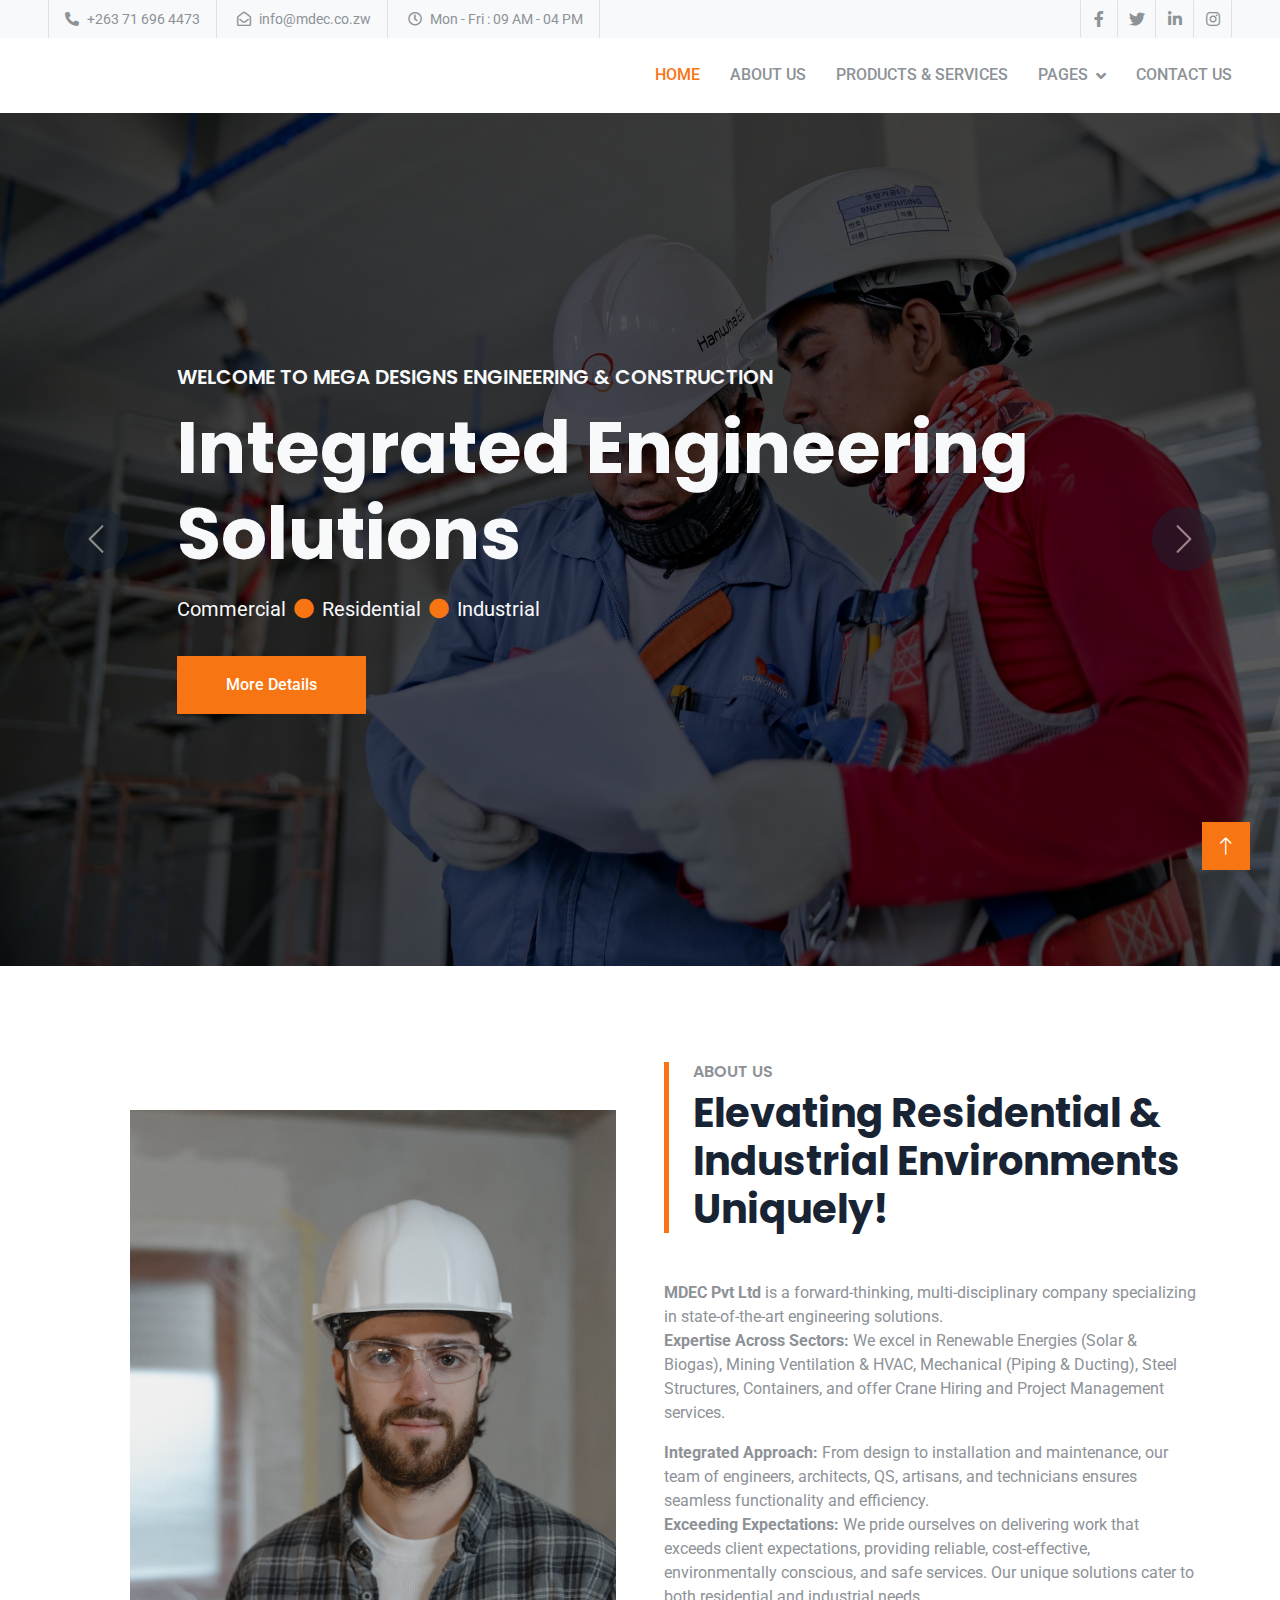
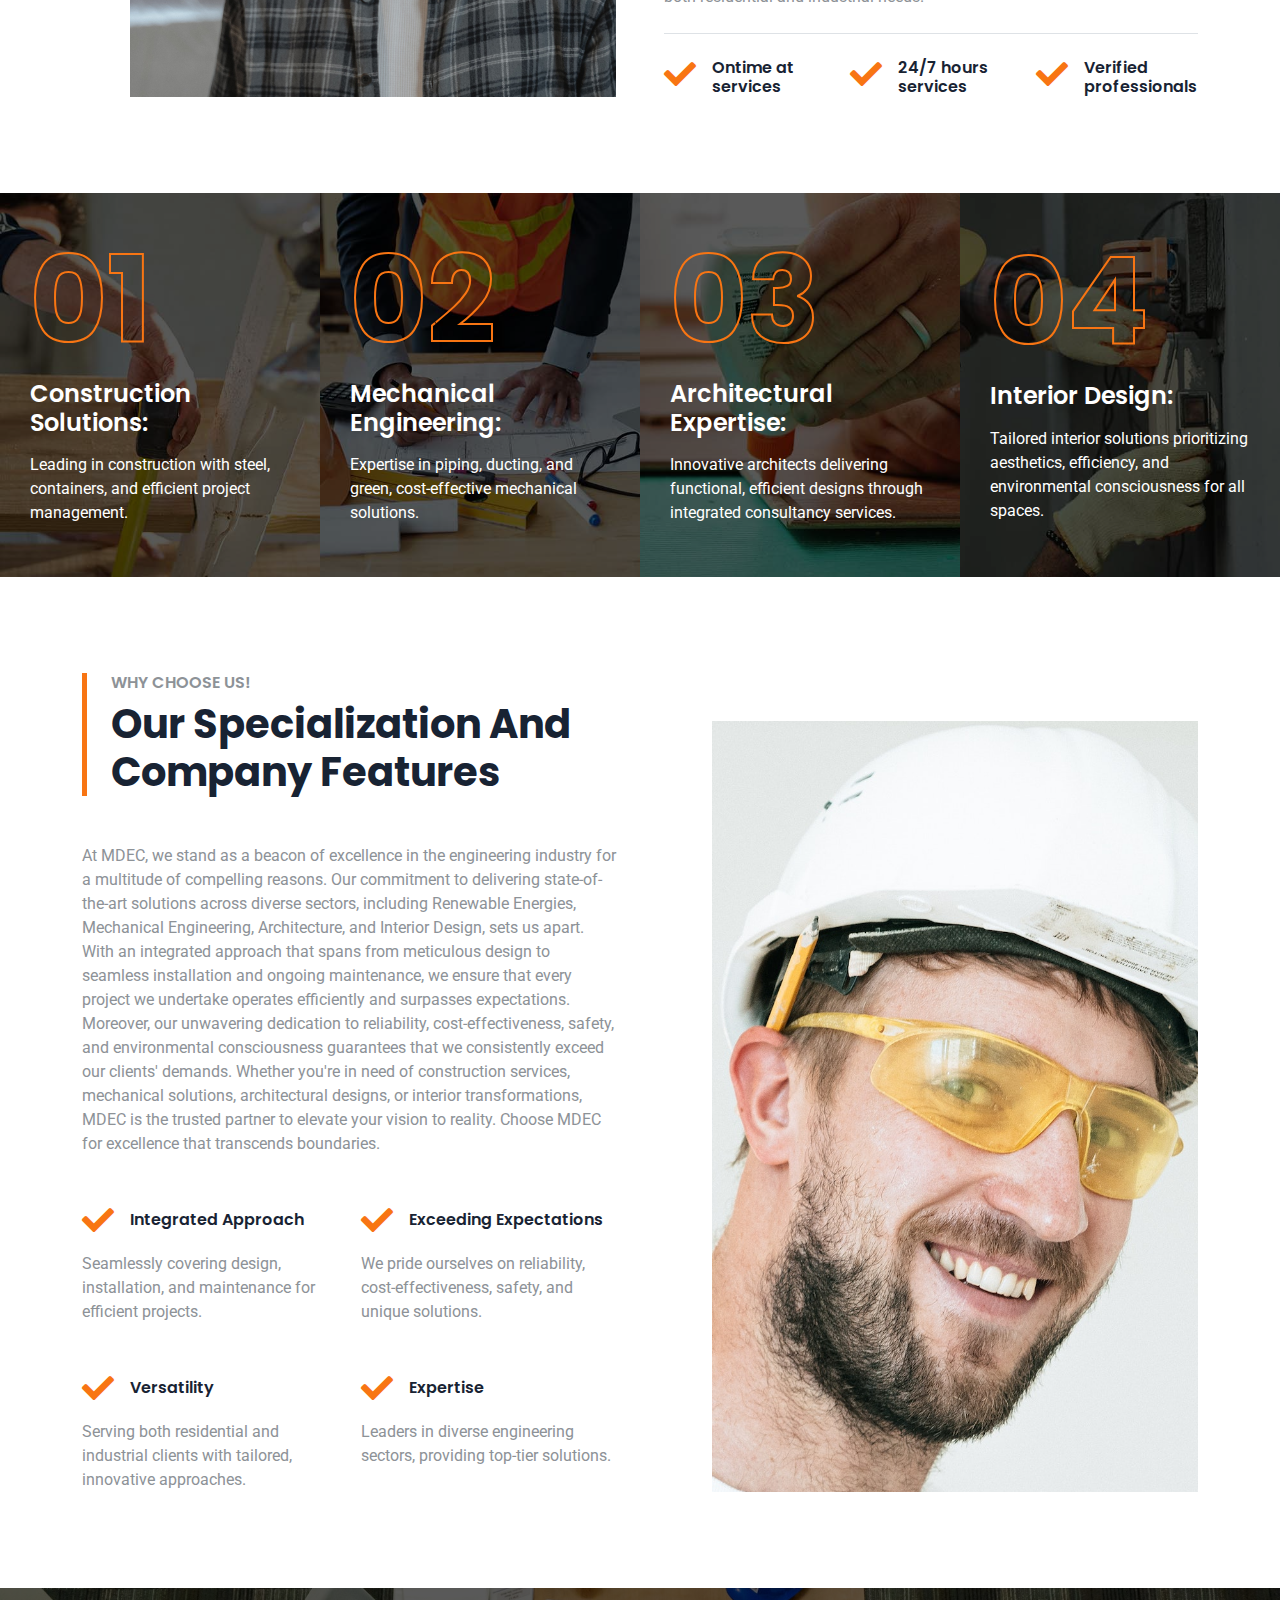
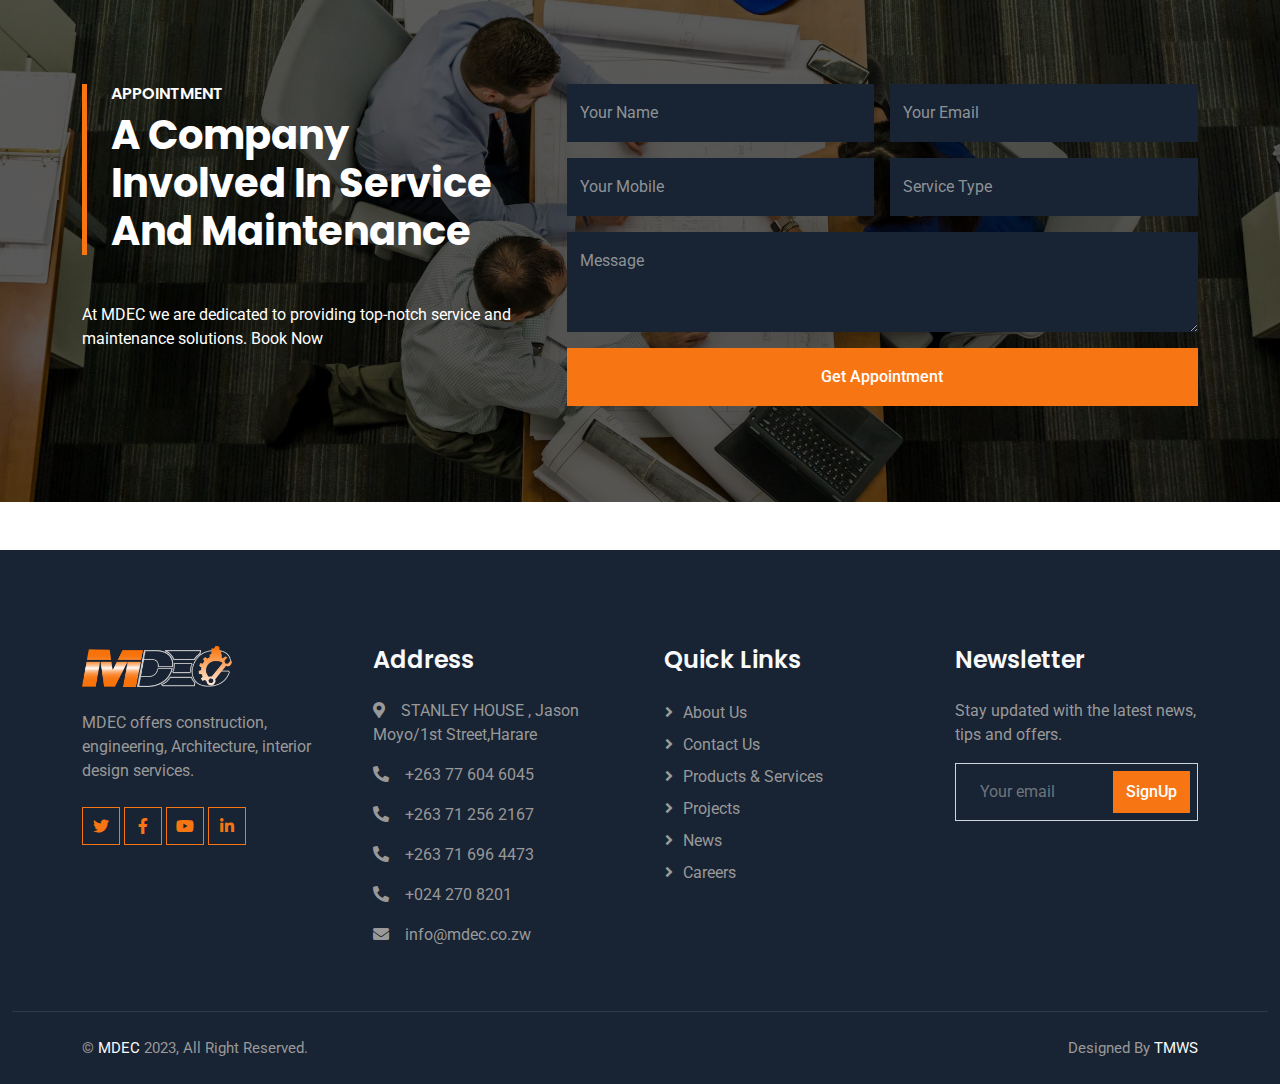
==== commit e4a26386: "Update index.html" ====
--- a/index.html
+++ b/index.html
@@ -433,7 +433,7 @@
     <!-- Navbar Start -->
     <nav class="navbar navbar-expand-lg bg-white navbar-light sticky-top px-4 px-lg-5 py-lg-0">
         <a href="index.html" class="navbar-brand d-flex align-items-center">
-            <img src="/img/Mega Designs Logo.png" alt="" width="150px">
+            <img src="/img/MegaDesignsLogo.png" alt="" width="150px">
         </a>
         <button type="button" class="navbar-toggler" data-bs-toggle="collapse" data-bs-target="#navbarCollapse">
             <span class="navbar-toggler-icon"></span>
@@ -1057,4 +1057,4 @@
     </script>
 </body>
 
-</html>+</html>
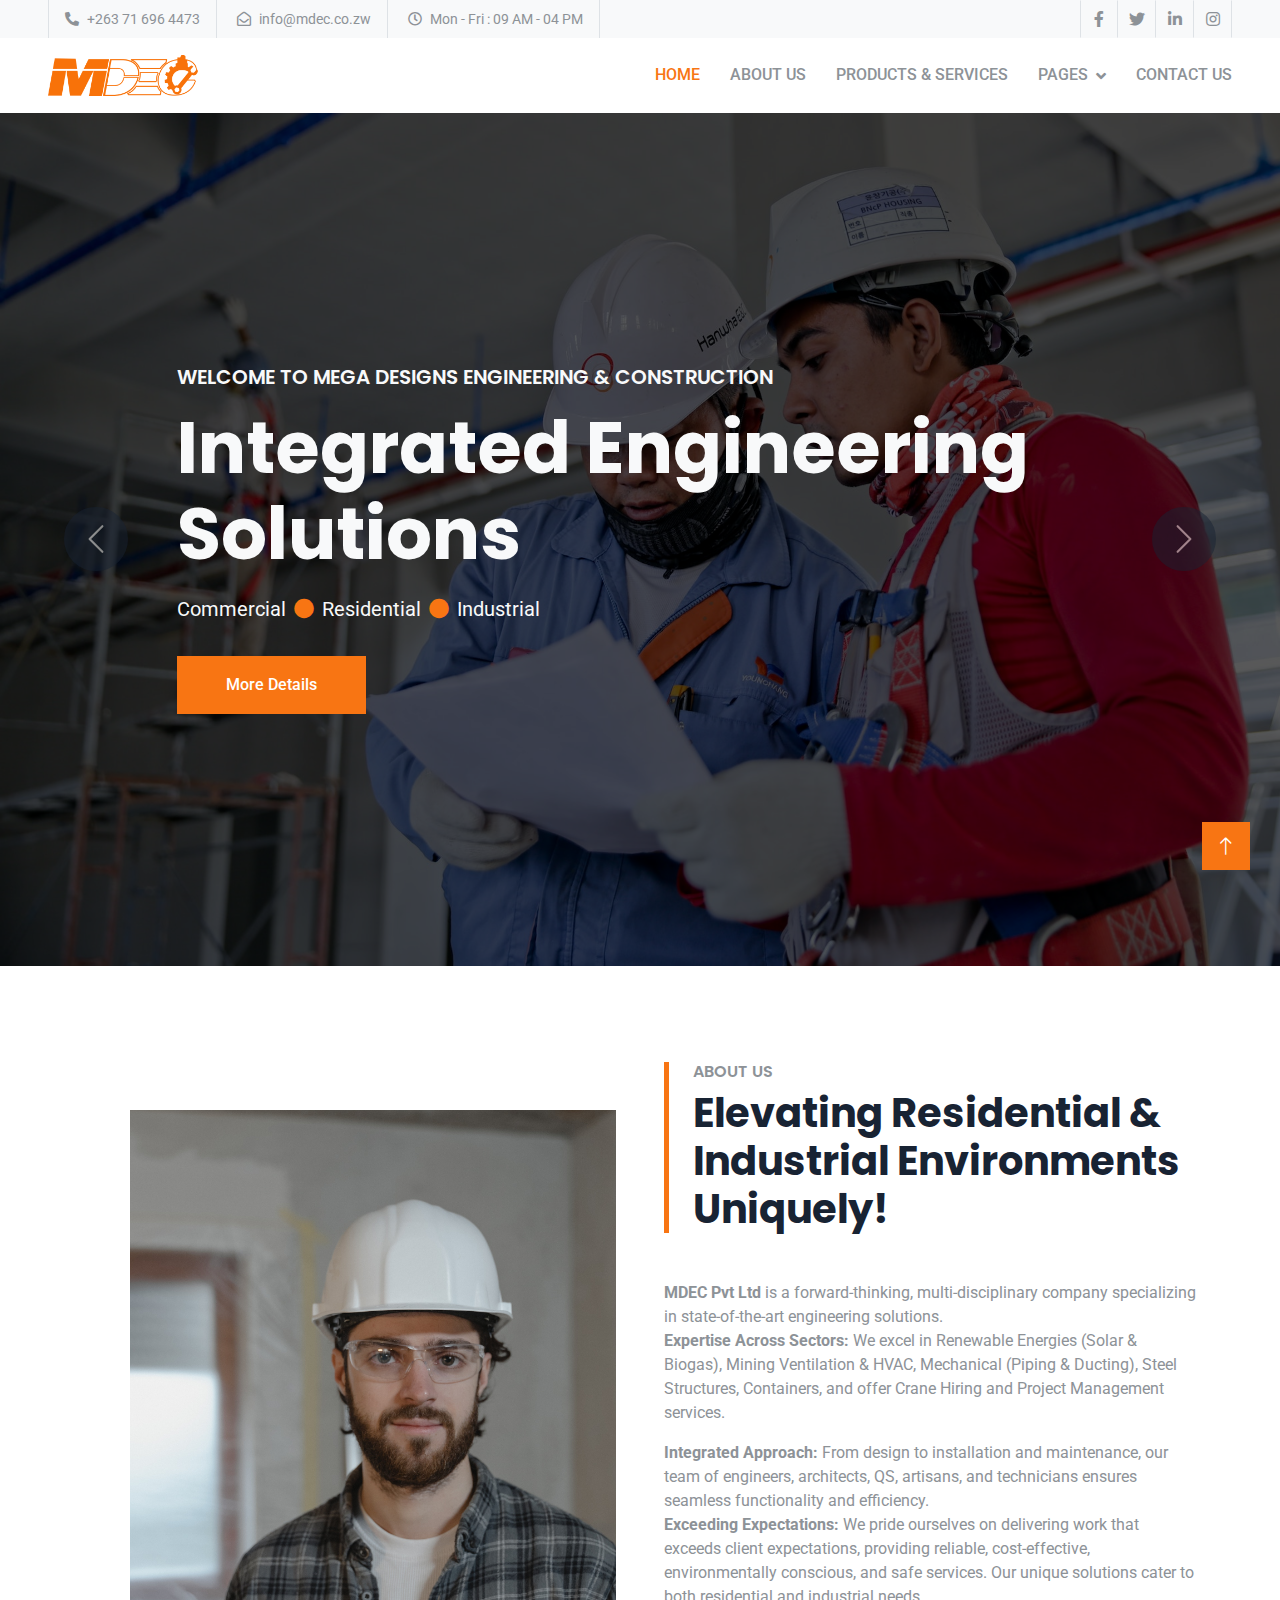
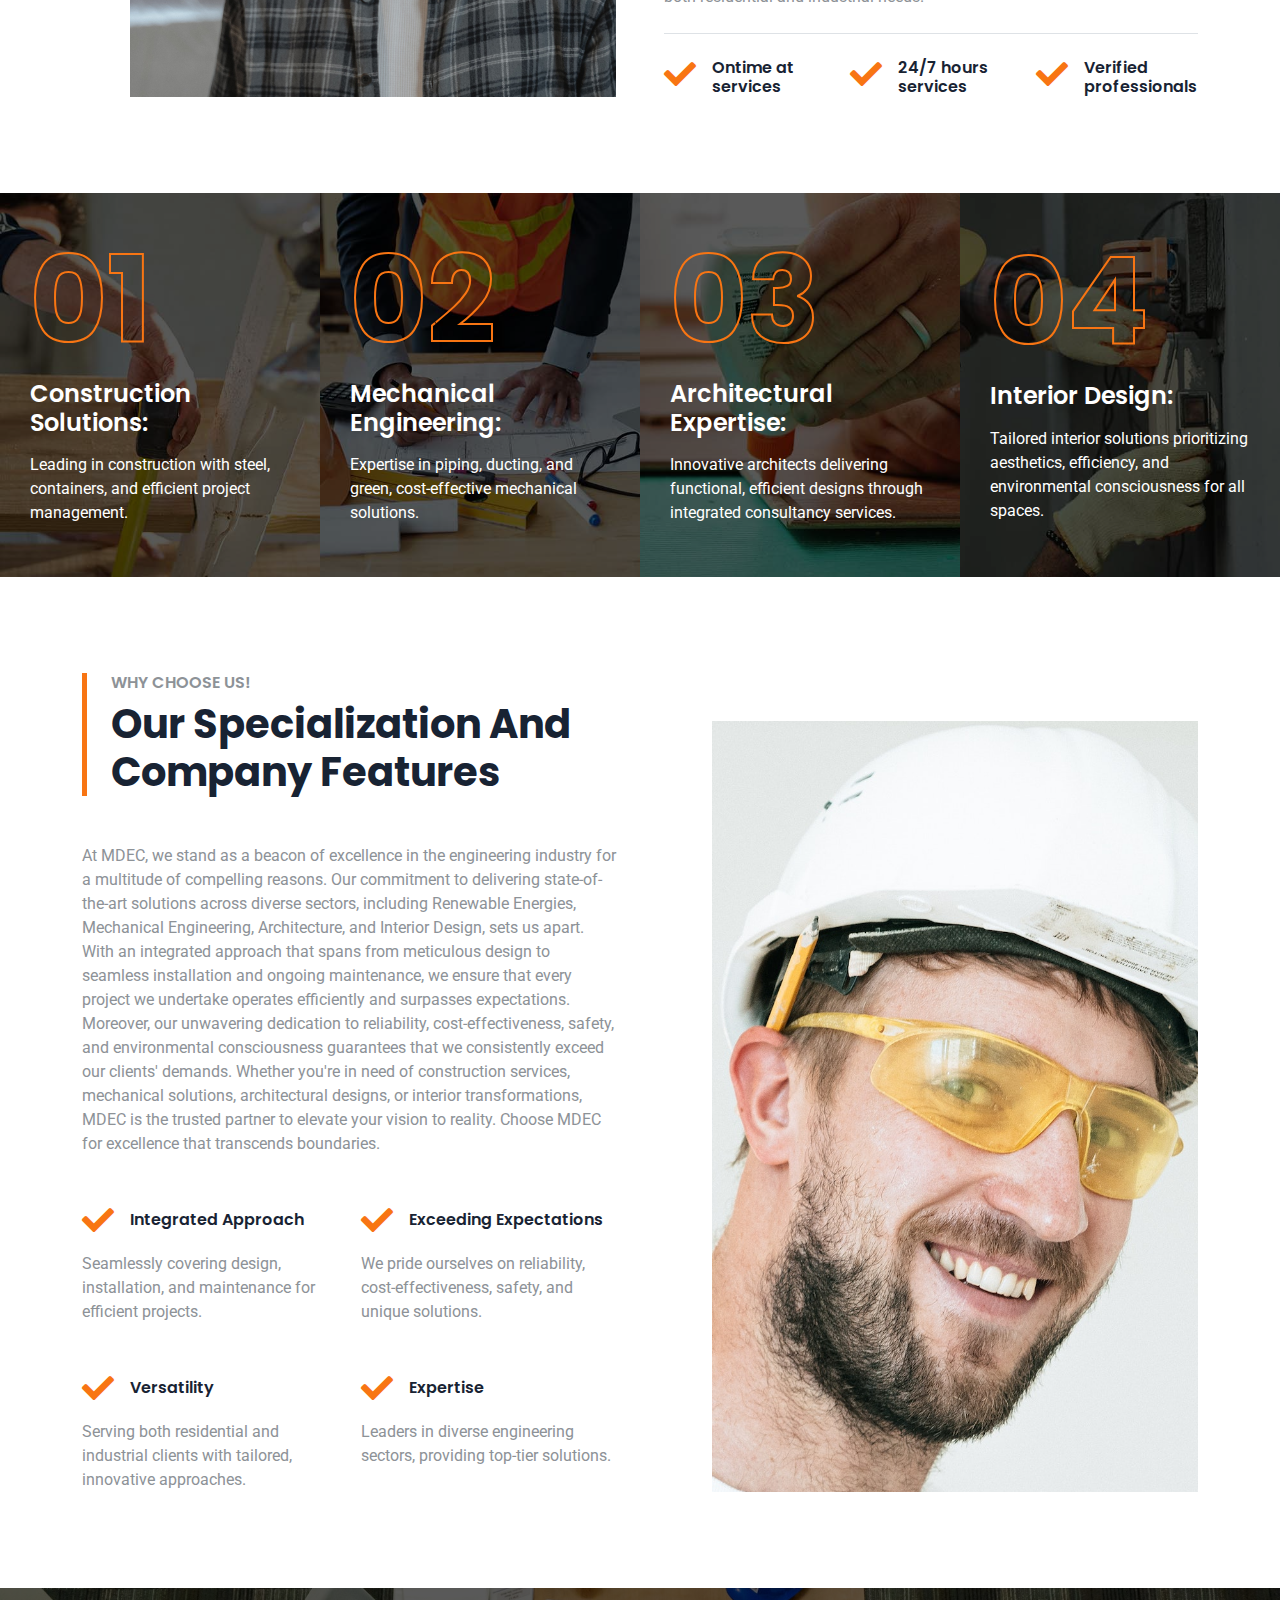
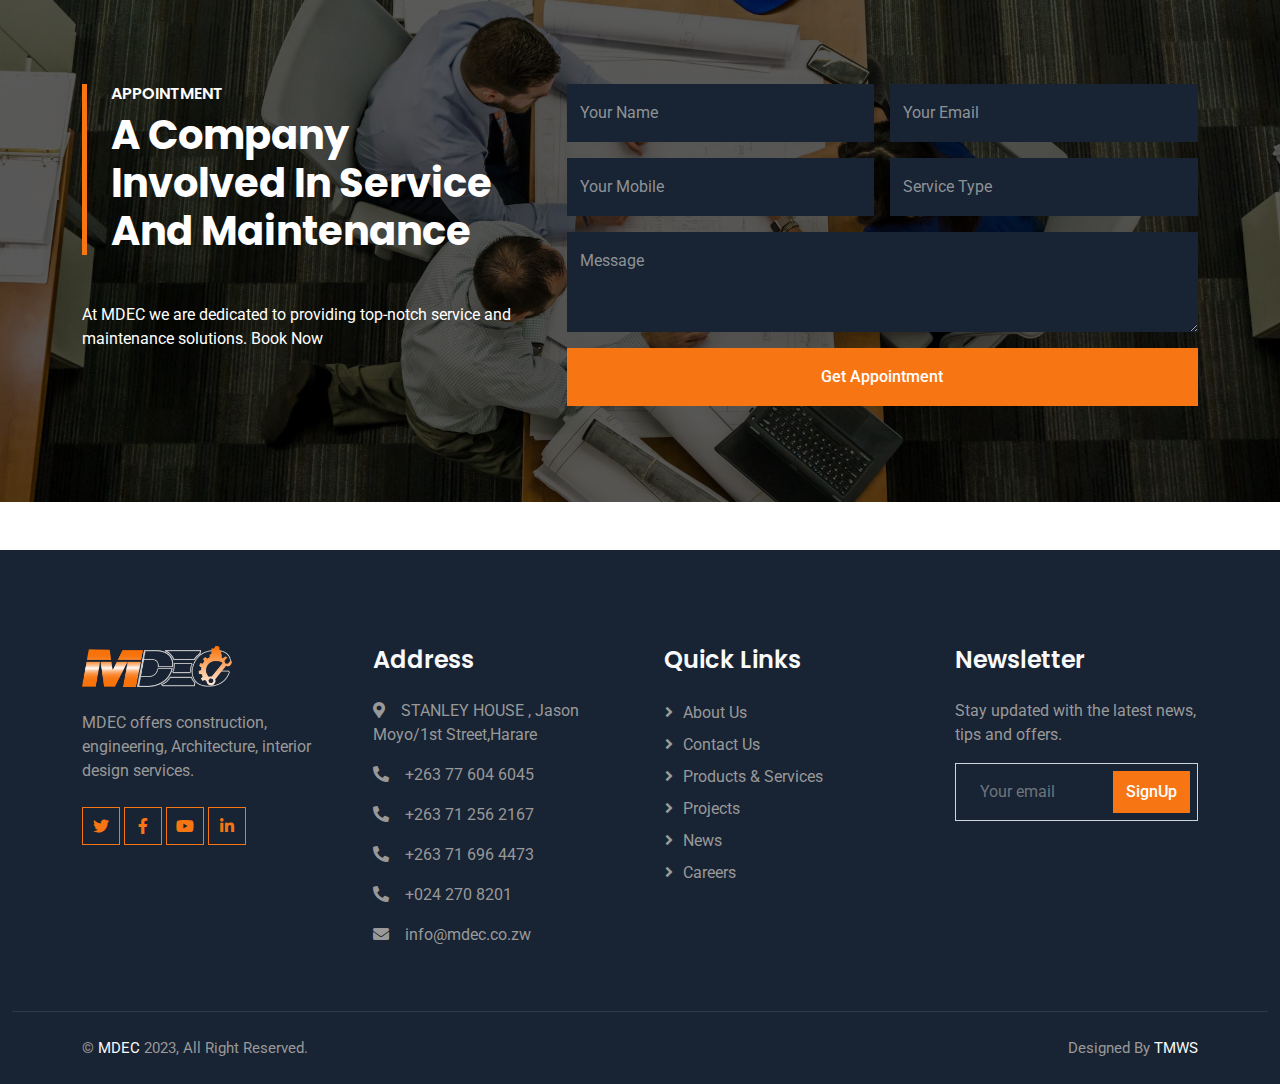
==== commit b4a19c61: "Update index.html" ====
--- a/index.html
+++ b/index.html
@@ -433,7 +433,7 @@
     <!-- Navbar Start -->
     <nav class="navbar navbar-expand-lg bg-white navbar-light sticky-top px-4 px-lg-5 py-lg-0">
         <a href="index.html" class="navbar-brand d-flex align-items-center">
-            <img src="/img/MegaDesignsLogo.png" alt="" width="150px">
+            <img src="/img/MegaDesignsLogoorange.png" alt="" width="150px">
         </a>
         <button type="button" class="navbar-toggler" data-bs-toggle="collapse" data-bs-target="#navbarCollapse">
             <span class="navbar-toggler-icon"></span>
